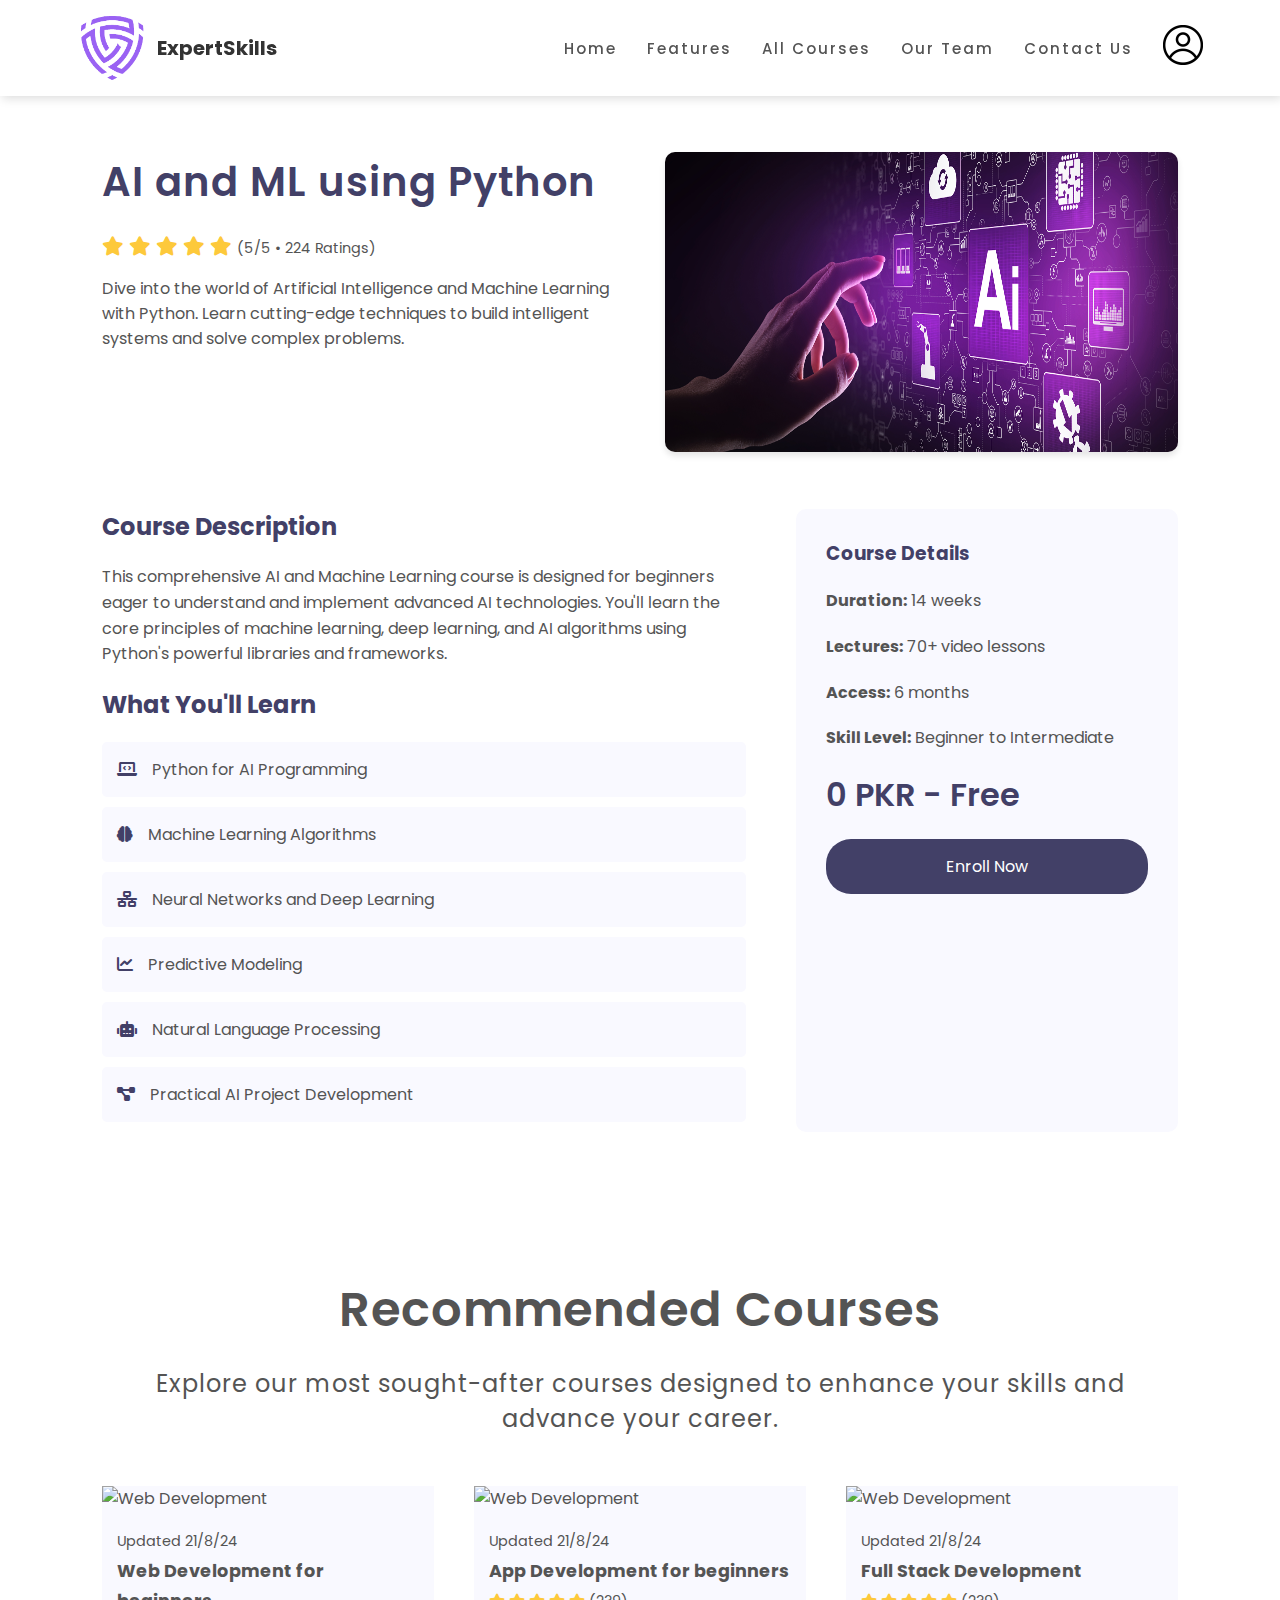
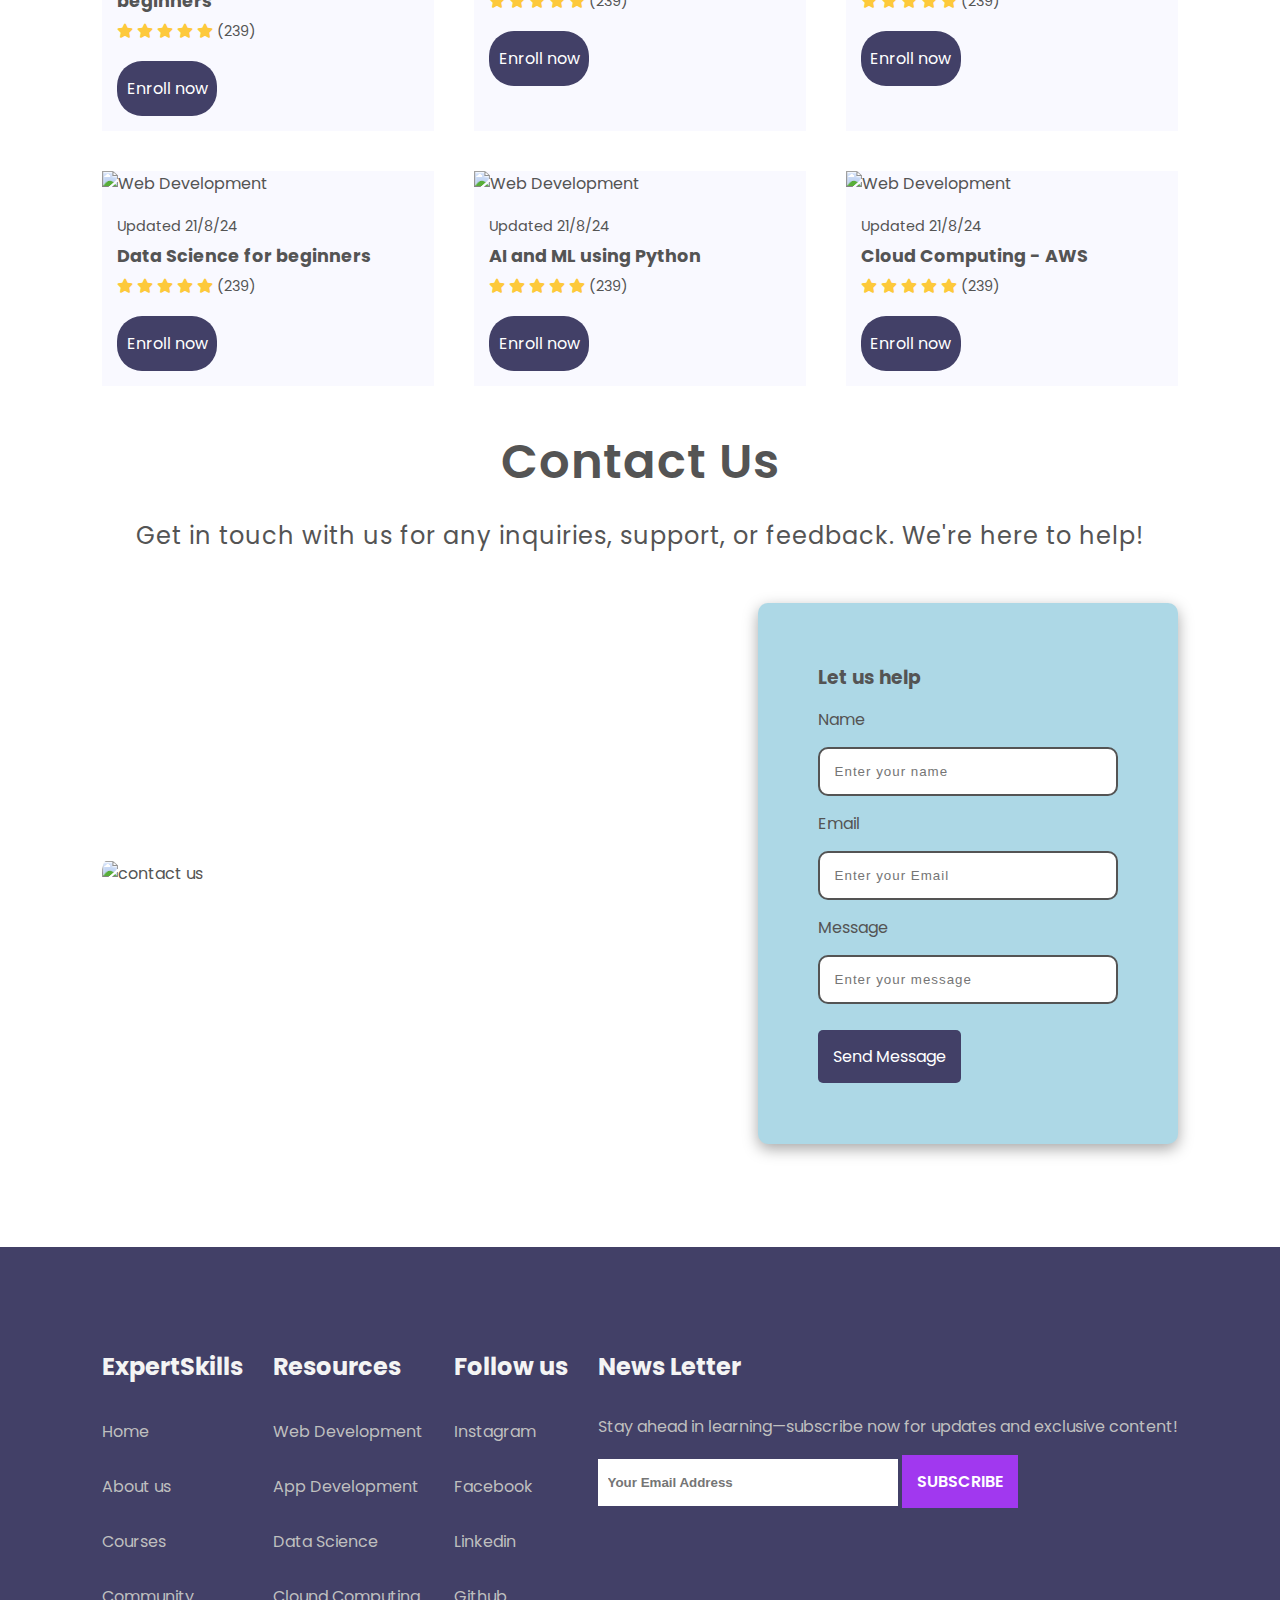
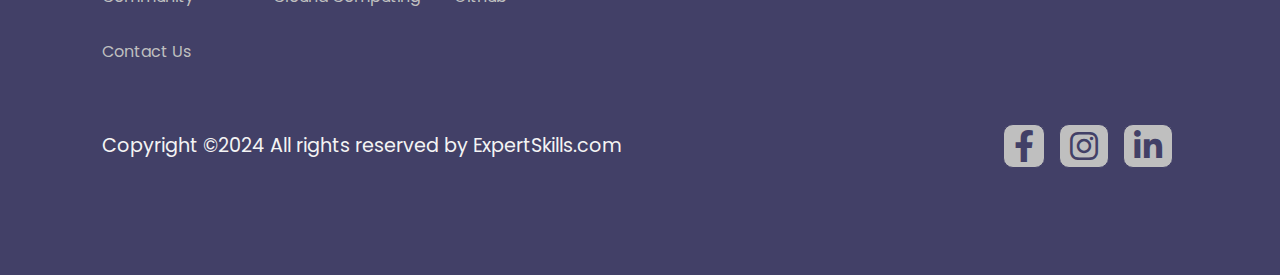
==== aimldl.html @ 90fb1579 "first commit" ====
<!DOCTYPE html>
<html lang="en">
<head>
    <meta charset="UTF-8">
    <meta name="viewport" content="width=device-width, initial-scale=1.0">
    <title>AI and ML using Python</title>
    <link rel="stylesheet" href="css/style.css">
    <link rel="stylesheet" href="css/coursedetails.css">
    <link href="https://fonts.googleapis.com/css2?family=Poppins:wght@200;300;400;500;600;700;800;900&display=swap" rel="stylesheet">
    <link rel="stylesheet" href="https://cdnjs.cloudflare.com/ajax/libs/font-awesome/6.0.0-beta3/css/all.min.css">
</head>
<body>
        <!-- Navigation -->
        <nav>
            <div class="logo">
              <img src="Images/logo.png" alt="Website logo" />
              <span class="company-name">ExpertSkills</span>
            </div>
            <div class="navigation">
                <ul>
                    <i id="menu-close" class="fa-sharp fa-regular fa-circle-xmark"></i>
                    <li><a href="./index.html">Home</a></li>
                    <li><a href="./index.html#features">Features</a></li>
                    <li><a href="./all_courses.html">All Courses</a></li>
                    <li><a href="./index.html#community">Our Team</a></li>
                    <li><a href="./index.html#contact">Contact Us</a></li>
                  </ul>
              <a href="./login.html"><img id="profile-btn" src="Images/profile.png" alt="profile" /></a>
              <img
                id="menu-btn"
                src="Images/menuicon.png"
                alt="menu button"
              />
            </div>
          </nav>
    <section id="course-details">
        <div class="course-header">
            <div class="course-info">
                <h1>AI and ML using Python</h1>
                <div class="star">
                    <i class="fas fa-star"></i>
                    <i class="fas fa-star"></i>
                    <i class="fas fa-star"></i>
                    <i class="fas fa-star"></i>
                    <i class="fas fa-star"></i>
                    <span>(5/5 • 224 Ratings)</span>
                </div>
                <p>Dive into the world of Artificial Intelligence and Machine Learning with Python. Learn cutting-edge techniques to build intelligent systems and solve complex problems.</p>
            </div>
            <div class="course-image">
                <img src="./Images/al.png" alt="AI and ML using Python">
            </div>
        </div>

        <div class="course-details-section">
            <div class="course-details-content">
                <h2>Course Description</h2>
                <p>This comprehensive AI and Machine Learning course is designed for beginners eager to understand and implement advanced AI technologies. You'll learn the core principles of machine learning, deep learning, and AI algorithms using Python's powerful libraries and frameworks.</p>
                
                <h2>What You'll Learn</h2>
                <ul class="curriculum-list">
                    <li><i class="fas fa-laptop-code"></i>Python for AI Programming</li>
                    <li><i class="fas fa-brain"></i>Machine Learning Algorithms</li>
                    <li><i class="fas fa-network-wired"></i>Neural Networks and Deep Learning</li>
                    <li><i class="fas fa-chart-line"></i>Predictive Modeling</li>
                    <li><i class="fas fa-robot"></i>Natural Language Processing</li>
                    <li><i class="fas fa-project-diagram"></i>Practical AI Project Development</li>
                </ul>
            </div>
            <div class="course-sidebar">
                <h3>Course Details</h3>
                <p><strong>Duration:</strong> 14 weeks</p>
                <p><strong>Lectures:</strong> 70+ video lessons</p>
                <p><strong>Access:</strong> 6 months</p>
                <p><strong>Skill Level:</strong> Beginner to Intermediate</p>
                <div class="price">0 PKR - Free</div>
                <a href="./login.html" class="enroll-btn">Enroll Now</a>
            </div>
        </div>
    </section>
        <!-- Courses -->
        <section id="course">
            <h1>Recommended Courses</h1>
            <p>Explore our most sought-after courses designed to enhance your skills and advance your career.</p>
            <div class="course-box">
              <div class="courses">
                <img src="images/Web_Development.jpg" alt="Web Development" />
                <div class="details">
                  <span>Updated 21/8/24</span>
                  <h6>Web Development for beginners</h6>
                  <div class="star">
                    <i class="fas fa-star"></i>
                    <i class="fas fa-star"></i>
                    <i class="fas fa-star"></i>
                    <i class="fas fa-star"></i>
                    <i class="fas fa-star"></i>
                    <span>(239)</span>
                  </div>
                </div>
                <a style="text-decoration: none" href="./webdevforbeginner.html"><div class="enroll-btn">Enroll now</div></a>
              </div>
      
              <div class="courses">
                <img src="images/app_development.jpg" alt="Web Development" />
                <div class="details">
                  <span>Updated 21/8/24</span>
                  <h6>App Development for beginners</h6>
                  <div class="star">
                    <i class="fas fa-star"></i>
                    <i class="fas fa-star"></i>
                    <i class="fas fa-star"></i>
                    <i class="fas fa-star"></i>
                    <i class="fas fa-star"></i>
                    <span>(239)</span>
                  </div>
                </div>
                <a style="text-decoration: none" href="./appdevforbeginners.html"><div class="enroll-btn">Enroll now</div></a>
              </div>
      
              <div class="courses">
                <img src="images/Full_Stack.png" alt="Web Development" />
                <div class="details">
                  <span>Updated 21/8/24</span>
                  <h6>Full Stack Development</h6>
                  <div class="star">
                    <i class="fas fa-star"></i>
                    <i class="fas fa-star"></i>
                    <i class="fas fa-star"></i>
                    <i class="fas fa-star"></i>
                    <i class="fas fa-star"></i>
                    <span>(239)</span>
                  </div>
                </div>
                <a style="text-decoration: none" href="./fullstackwebdev.html"><div class="enroll-btn">Enroll now</div></a>
              </div>
      
              <div class="courses">
                <img src="images/data_science.jpg" alt="Web Development" />
                <div class="details">
                  <span>Updated 21/8/24</span>
                  <h6>Data Science for beginners</h6>
                  <div class="star">
                    <i class="fas fa-star"></i>
                    <i class="fas fa-star"></i>
                    <i class="fas fa-star"></i>
                    <i class="fas fa-star"></i>
                    <i class="fas fa-star"></i>
                    <span>(239)</span>
                  </div>
                </div>
                <a style="text-decoration: none" href="./datasciforbeginners.html"><div class="enroll-btn">Enroll now</div></a>
              </div>
      
              <div class="courses">
                <img src="images/al.png" alt="Web Development" />
                <div class="details">
                  <span>Updated 21/8/24</span>
                  <h6>AI and ML using Python</h6>
                  <div class="star">
                    <i class="fas fa-star"></i>
                    <i class="fas fa-star"></i>
                    <i class="fas fa-star"></i>
                    <i class="fas fa-star"></i>
                    <i class="fas fa-star"></i>
                    <span>(239)</span>
                  </div>
                </div>
                <a style="text-decoration: none" href="./aimldl.html"><div class="enroll-btn">Enroll now</div></a>
              </div>
      
              <div class="courses">
                <img src="images/cloud.jpg" alt="Web Development" />
                <div class="details">
                  <span>Updated 21/8/24</span>
                  <h6>Cloud Computing - AWS</h6>
                  <div class="star">
                    <i class="fas fa-star"></i>
                    <i class="fas fa-star"></i>
                    <i class="fas fa-star"></i>
                    <i class="fas fa-star"></i>
                    <i class="fas fa-star"></i>
                    <span>(239)</span>
                  </div>
                </div>
                <a style="text-decoration: none" href="./cloudaws.html"><div class="enroll-btn">Enroll now</div></a>
              </div>
            </div>
          </section>
          <!-- Contact us -->
    <section id="contact">
        <h1>Contact Us</h1>
        <p>Get in touch with us for any inquiries, support, or feedback. We're here to help!</p>
        <div class="contact-box">
          <div class="contact-image">
            <img
              src="https://img.freepik.com/free-vector/flat-design-illustration-customer-support_23-2148887720.jpg?w=996&t=st=1678294756~exp=1678295356~hmac=fdf1cb1d0bedd5c8095ebce03993e1c685a8b8d25c8db48bd278c26f0a1f46fd"
              alt="contact us"
            />
          </div>
  
          <div class="form">
            <h3>Let us help</h3>
            <span>Name</span>
            <input type="text" placeholder="Enter your name" />
            <span>Email</span>
            <input type="text" placeholder="Enter your Email" />
            <span>Message</span>
            <input type="text" placeholder="Enter your message" />
            <div class="send-btn">
              <a href="">Send Message</a>
            </div>
          </div>
        </div>
      </section>
  
      <!-- Footer -->
      <footer>
        <div class="footer-col">
          <h3>ExpertSkills</h3>
          <li><a href="#">Home</a></li>
          <li><a href="#features">About us</a></li>
          <li><a href="#course">Courses</a></li>
          <li><a href="#community">Community</a></li>
          <li><a href="#contact">Contact Us</a></li>
        </div>
  
        <div class="footer-col">
          <h3>Resources</h3>
          <li><a href="#course">Web Development</a></li>
          <li><a href="#course">App Development</a></li>
          <li><a href="#course">Data Science</a></li>
          <li><a href="#course">Clound Computing</a></li>
        </div>
  
        <div class="footer-col">
          <h3>Follow us</h3>
          <li>Instagram</li>
          <li>Facebook</li>
          <li>Linkedin</li>
          <li>Github</li>
        </div>
  
        <div class="footer-col">
          <h3>News Letter</h3>
          <p>
            Stay ahead in learning—subscribe now for updates and exclusive content!
          </p>
          <div class="subscribe">
            <input type="text" placeholder="Your Email Address" />
            <a class="white" href="#">SUBSCRIBE</a>
          </div>
        </div>
  
        <div class="copyright">
          <p>Copyright ©2024 All rights reserved by ExpertSkills.com</p>
          <div class="social">
            <i class="fa-brands fa-facebook-f"></i>
            <i class="fa-brands fa-instagram"></i>
            <i class="fa-brands fa-linkedin-in"></i>
          </div>
        </div>
      </footer>
      
      <script src="https://code.jquery.com/jquery-3.6.0.min.js"></script>
      <script>
          $(document).ready(function() {
              $("#menu-btn").click(function () {
                  $("nav .navigation ul").addClass("active");
              });
              $("#menu-close").click(function () {
                  $("nav .navigation ul").removeClass("active");
              });
          });
      </script>
</body>
</html>
---- css/style.css ----
@import url("https://fonts.googleapis.com/css2?family=Poppins:wght@200;300;400;500;600;700;800;900&display=swap");

/* Global tags */
* {
  margin: 0;
  padding: 0;
  box-sizing: border-box;
}

body {
  font-family: "Poppins";
}

h1 {
  font-size: 3rem;
  font-weight: 600;
  color: #545454;
  letter-spacing: 1px;
}

span {
  font-size: 0.9rem;
  color: #545454;
}

h6 {
  font-size: 1.1rem;
  color: #545454;
}

/* Navigation */
nav {
  position: fixed;
  width: 100%;
  background-color: #ffffffd0;
  display: flex;
  flex-direction: row;
  justify-content: space-between;
  align-items: center;
  padding: 1vw 6vw;
  box-shadow: 2px 2px 10px rgba(0, 0, 0, 0.15);
  z-index: 999;
}

nav img {
  width: 70px;
  cursor: pointer;
}

.logo {
  display: flex;
align-items: center;
justify-content: center;

}
.company-name {
  display: inline-block;
  margin-left: 10px;
  font-size: 20px;
  font-weight: bold;
  color: #333; 
  vertical-align: middle; 
}

nav .navigation {
  display: flex;
  align-items: center;
}

nav .navigation #menu-btn {
  width: 30px;
  height: 30px;
  display: none;
}

#menu-close {
  display: none;
}

nav .navigation ul {
  display: flex;
  justify-content: flex-end;
  align-items: center;
}

nav .navigation ul li {
  list-style: none;
  margin-left: 30px;
}

nav .navigation ul li a {
  text-decoration: none;
  color: #545454;
  font-size: 15px;
  font-weight: 500;
  transition: 0.3s ease;
  letter-spacing: 2px;
}

nav .navigation ul li a:hover {
  color: #a138ef;
}

nav .navigation #profile-btn {
  width: 40px;
  margin-left: 30px;
  background: none;
}

nav .navigation #profile-btn:hover{
  cursor: pointer;
  background: #d39aff;
  border-radius: 50%;
}
/* Home */

#home {
  background-image: linear-gradient(rgba(9, 5, 54, 0.3), rgba(5, 4, 46, 0.7)),
    url("../Images/home_background.jpg");
  width: 100%;
  height: 100vh;
  background-position: center;
  background-size: cover;
  display: flex;
  flex-direction: column;
  justify-content: center;
  align-items: center;
  padding-top: 40px;
}

#home h2 {
  font-size: 2.2rem;
  color: #fff;
  letter-spacing: 2px;
}

#home p {
  font-size: 0.9rem;
  color: #fff;
  width: 50%;
  text-align: center;
  letter-spacing: 1px;
  line-height: 25px;
}

#home a {
  color: #a138ef;
  text-decoration: none;
  font-size: 1rem;
  padding: 13px 35px;
  background-color: #fff;
  font-weight: 600;
  border-radius: 10px;
}

#home .btn {
  margin-top: 30px;
}

#home .btn .btn-one:hover {
  color: #fff;
  background-color: #a138ef;
  transition: 0.3s ease;
}

#home .btn .btn-two:hover {
  color: #fff;
  background-color: #a138ef;
  transition: 0.3s ease;
}

/* Features */
#features {
  padding: 5vw 8vw 0 8vw;
  text-align: center;
}

#features p {
  font-size: 1.5rem;
  margin-top: 20px;
  letter-spacing: 1px;
}

#features .feature-base {
  display: grid;
  grid-template-columns: repeat(auto-fit, minmax(320px, 1fr));
  grid-gap: 2.5rem;
  margin-top: 50px;
}

#features .feature-box {
  background: #f9f9ff;
  text-align: start;
  padding: 50px;
  transition: 0.3s ease;
}

#features .feature-box:hover {
  transform: scale(1.15);
}

#features .feature-box i {
  font-size: 2.3rem;
  color: #424067;
}

#features .feature-box h3 {
  font-size: 1.2rem;
  font-weight: 600;
  color: #424067;
  padding: 13px 0 7px 0;
}

#features .feature-box p {
  font-size: 1rem;
  font-weight: 600;
  color: #545454;
}

/* courses */

#course {
  padding: 8vw 8vw 0 8vw;
  text-align: center;
}

#course p {
  font-size: 1.5rem;
  margin-top: 20px;
  letter-spacing: 1px;
}

#course .course-box {
  display: grid;
  grid-template-columns: repeat(auto-fit, minmax(320px, 1fr));
  grid-gap: 2.5rem;
  margin-top: 50px;
  margin-bottom: 40px;

}

#course .courses {
  text-align: start;
  background: #f9f9ff;
  height: 100%;
  transition: 0.3s ease;
}

#course .courses:hover {
  transform: scale(1.15);
}

#course .courses .details {
  padding: 15px 15px 0 15px;
  line-height: 30px;
}

#course .courses .enroll-btn {
  background-color: #424067;
  color: white;
  margin: 15px;
  padding:  15px 0px; 
  text-align: center;
  border-radius: 25px;
  width: 100px;
  transition: 0.3s ease;
}

#course .courses .enroll-btn:hover {
  color: #fff;
  background-color: #a138ef;
}

#course .courses .details .star {
  color: #fdc93b;
  font-size: 0.9rem;
}

#course .courses img {
  width: 100%;
  height: 50%;
  background-size: cover;
  background-position: center;
}

/* community */

#community {
  padding: 8vw 8vw 8vw 8vw;
  text-align: center;
}

#community .community-para {
  font-size: 1.5rem;
  margin-top: 20px;
  letter-spacing: 1px;
}

#community p {
  font-size: 1.2rem;
  color: #545454;
}

#community .expert-box {
  display: grid;
  grid-template-columns: repeat(auto-fit, minmax(250px, 1fr));
  grid-gap: 1rem;
  margin-top: 50px;
}

#community .expert-box .profile {
  background-color: #fafaf1;
  padding: 30px 10px;
  line-height: 30px;
}

#community .expert-box .profile img {
  width: 180px;
}

.social {
  margin-top: 20px;
}

.social i {
  font-size: 2rem;
  padding: 5px 10px;
  border: 1px solid #424067;
  border-radius: 10px;
  margin: 10px;
  cursor: pointer;
  transition: 0.3s ease;
}

.social .fa-facebook-f:hover {
  background-color: #3b5998;
  color: #fff;
  border-color: #3b5998;
}

.social .fa-instagram:hover {
  background: linear-gradient(
    90deg,
    rgba(131, 58, 180, 1) 0%,
    rgba(253, 29, 29, 1) 50%,
    rgba(252, 176, 69, 1) 100%
  );
  color: #fff;
  border-color: purple;
}

.social .fa-linkedin-in:hover {
  background-color: #0a66c2;
  color: #fff;
  border-color: #0a66c2;
}

/* Contact us */
#contact {
  padding: 0 8vw 8vw 8vw;
  text-align: center;
}

#contact p {
  font-size: 1.5rem;
  margin-top: 20px;
  letter-spacing: 1px;
}

#contact .contact-box {
  display: flex;
  flex-direction: row;
  justify-content: space-between;
  margin-top: 50px;
  align-items: center;
  flex-wrap: wrap;
}

#contact .contact-box .contact-image img {
  width: 500px;
  border-radius: 10px / 30px;
}

#contact .contact-box .form {
  display: flex;
  flex-direction: column;
  background: #add8e6; /* fcfbf7 */
  padding: 60px;
  border-radius: 10px;
  box-shadow: rgba(0, 0, 0, 0.35) 0px 5px 15px;
}

#contact .contact-box .form h3 {
  text-align: start;
}

#contact .contact-box .form input {
  padding: 15px 15px 15px 15px;
  width: 300px;
  border: 2px solid #545454;
  border-radius: 10px;
  font-weight: 500;
  letter-spacing: 1px;
}

#contact .contact-box .form span {
  text-align: start;
  padding: 15px 0;
  font-size: 1rem;
}

#contact .contact-box .form .send-btn {
  margin-top: 40px;
  margin-bottom: 15px;
  text-align: start;
}

#contact .contact-box .form .send-btn a {
  padding: 15px 15px;
  background: #424067;
  border-radius: 5px;
  text-decoration: none;
  color: #fff;
  transition: 0.3s ease;
}

#contact .contact-box .form .send-btn a:hover {
  color: #fff;
  background: rgb(76, 43, 196);
}

/* Footer */

footer {
  padding: 8vw;
  background-color: #424067;
  display: flex;
  justify-content: space-between;
  align-items: flex-start;
  flex-wrap: wrap;
  color: #f4f4f4;
}

footer .footer-col {
  padding-bottom: 40px;
}

footer .footer-col h3 {
  font-size: 1.5rem;
  padding-bottom: 20px;
}

footer .footer-col p {
  color: #bfbfbf;
  padding-top: 10px;
}

footer .footer-col li {
  list-style-type: none;
  padding: 15px 0;
  cursor: pointer;
  color: #bfbfbf;
}

footer .footer-col li a {
  text-decoration: none;
  color: #bfbfbf;
  transition: 0.3s ease;
}

footer .footer-col li a:hover {
  color: #fff;
}

footer .footer-col li:hover {
  color: #fff;
}

footer .footer-col .subscribe {
  margin-top: 20px;
}

footer .footer-col .subscribe input {
  width: 300px;
  padding: 16px 10px;
  border: none;
  outline: none;
  color: #424067;
  font-weight: 600;
}

footer .footer-col .subscribe a {
  background: #a138ef;
  padding: 15px 15px;
  text-decoration: none;
  color: #ffffff;
  font-weight: 600;
}

footer .footer-col .subscribe a:hover {
  background-color: rgb(197, 160, 245);
  color: #424242;
}

footer .copyright {
  display: flex;
  flex-direction: row;
  justify-content: space-between;
  align-items: center;
  width: 100%;
  flex-wrap: wrap;
}

footer .copyright p {
  font-size: 1.2rem;
}

footer .copyright .social {
  margin-top: 0px;
}

footer .copyright .social i {
  font-size: 2rem;
  padding: 5px 10px;
  border: 1px solid #424067;
  border-radius: 10px;
  margin: 5px;
  cursor: pointer;
  transition: 0.3s ease;
  color: #424067;
  background-color: #bfbfbf;
}

footer .copyright .social .fa-facebook-f:hover {
  background-color: #3b5998;
  color: #fff;
  border-color: #3b5998;
}

footer .copyright .social .fa-instagram:hover {
  background: linear-gradient(
    90deg,
    rgba(131, 58, 180, 1) 0%,
    rgba(253, 29, 29, 1) 50%,
    rgba(252, 176, 69, 1) 100%
  );
  color: #fff;
}

footer .copyright .social .fa-linkedin-in:hover {
  background-color: #0a66c2;
  color: #fff;
  border-color: #0a66c2;
}

/* Responsive for iPad */

@media (max-width: 769px) {
  nav {
    padding: 10px 15px;
  }

  nav img {
    width: 90px;
  }

  nav .navigation ul li a {
    font-size: 1rem;
  }

  nav .navigation #menu-btn {
    display: initial;
  }

  #menu-close {
    display: initial;
    font-size: 1.6rem;
    padding: 30px 0 20px 20px;
  }

  nav .navigation ul {
    position: absolute;
    top: 0;
    right: 0;
    right: -220px;
    width: 220px;
    height: 100vh;
    background-color: #fff;
    backdrop-filter: blur(4.5px);
    display: flex;
    flex-direction: column;
    justify-content: flex-start;
    align-items: flex-start;
  }

  nav .navigation ul.active {
    right: 0px;
  }

  nav .navigation ul li {
    padding: 20px 0 20px 40px;
    margin-left: 0px;
  }

  nav .navigation #profile-btn {
    width: 50px;
    height: 50px;
    margin-right: 20px;
  }

  #home h2  {
    font-size: 2rem;
    text-align: center;

  } 
  #home p {
    width: 90%;
  }

  #features {
    padding: 8vw 4vw 0 4vw;
    text-align: center;
  }

  #course {
    padding: 8vw 4vw 0 4vw;
    text-align: center;
  }

  #community {
    padding: 8vw 4vw 0 4vw;
  }

  #contact {
    padding: 8vw 4vw 8vw 4vw;
  }

  #contact .contact-box {
    flex-direction: column;
  }

  #contact .contact-box .form input {
    padding: 10px 15px 10px 15px;
    width: 400px;
  }

  footer .copyright .social {
    margin-top: 20px;
  }
}

/* Responsive for mobile */

@media (max-width: 475px) {
  nav img {
    width: 60px;
  }

  nav .navigation #menu-btn {
    display: initial;
    width: 20px;
    height: 20px;
  }

  nav .navigation #profile-btn {
    width: 40px;
    height: 40px;
    margin-right: 20px;
  }

  #home h2 {
    text-align: center;
    width: 100vw;
    font-size: 2rem;
  }

  #contact .contact-box .contact-image img {
    width: 300px;
  }

  #contact .contact-box .form {
    padding: 30px;
  }

  #contact .contact-box .form input {
    padding: 10px 15px 10px 15px;
    width: 250px;
  }

  footer .footer-col .subscribe input {
    width: 200px;
    padding: 15px 10px;
    border: none;
    outline: none;
    color: #424067;
    font-weight: 600;
  }

  footer .footer-col .subscribe a {
    background: rgb(136, 52, 204);
    padding: 15px 10px;
    text-decoration: none;
    color: #eeeeee;
    font-size: 0.9rem;
    margin-top: 20px;
  }

  footer .copyright p {
    font-size: 1rem;
  }
}
---- css/coursedetails.css ----
body {
    color: #545454;
}

#course-details {
    padding: 8vw 8vw 0 8vw;
}

.course-header {
    display: flex;
    justify-content: space-between;
    align-items: flex-start;
    margin: 50px 0;

}

.course-header .course-info {
    flex: 1;
    padding-right: 50px;
}

.course-header .course-info h1 {
    color: #424067;
    margin-bottom: 20px;
    font-size: 2.5rem;
}

.course-header .course-info .star {
    color: #fdc93b;
    font-size: 1.2rem;
    margin-bottom: 15px;
}

.course-header .course-image {
    flex: 1;
}

.course-header .course-image img {
    width: 100%;
    height: 300px;
    border-radius: 10px;
    box-shadow: 0 4px 6px rgba(0,0,0,0.1);
}

.course-details-section {
    display: flex;
    margin-bottom: 40px;
}

.course-details-content {
    flex: 2;
    padding-right: 50px;
}

.course-sidebar {
    flex: 1;
    background-color: #f9f9ff;
    padding: 30px;
    border-radius: 10px;
}

.course-details-content h2,
.course-sidebar h3 {
    color: #424067;
    margin-bottom: 20px;
}

.course-details-content p,
.course-sidebar p {
    margin-bottom: 20px;
    line-height: 1.6;
}

.course-sidebar .price {
    font-size: 2rem;
    color: #424067;
    font-weight: 600;
    margin-bottom: 20px;
}

.course-sidebar .enroll-btn {
    display: block;
    width: 100%;
    padding: 15px;
    background-color: #424067;
    color: white;
    text-align: center;
    text-decoration: none;
    border-radius: 25px;
    transition: 0.3s ease;
}

.course-sidebar .enroll-btn:hover {
    background-color: #a138ef;
}

.curriculum-list {
    list-style-type: none;
}

.curriculum-list li {
    background-color: #f9f9ff;
    margin-bottom: 10px;
    padding: 15px;
    border-radius: 5px;
    display: flex;
    align-items: center;
}

.curriculum-list li i {
    margin-right: 15px;
    color: #424067;
}

@media (max-width: 769px) {
    .course-header,
    .course-details-section {
        flex-direction: column;
    }

    .course-header .course-info,
    .course-details-content {
        padding-right: 0;
        margin-bottom: 30px;
    }

    .course-header h1 {
        font-size: 2rem;
    }
    nav .navigation ul.active {
        right: 0px;
      }
}
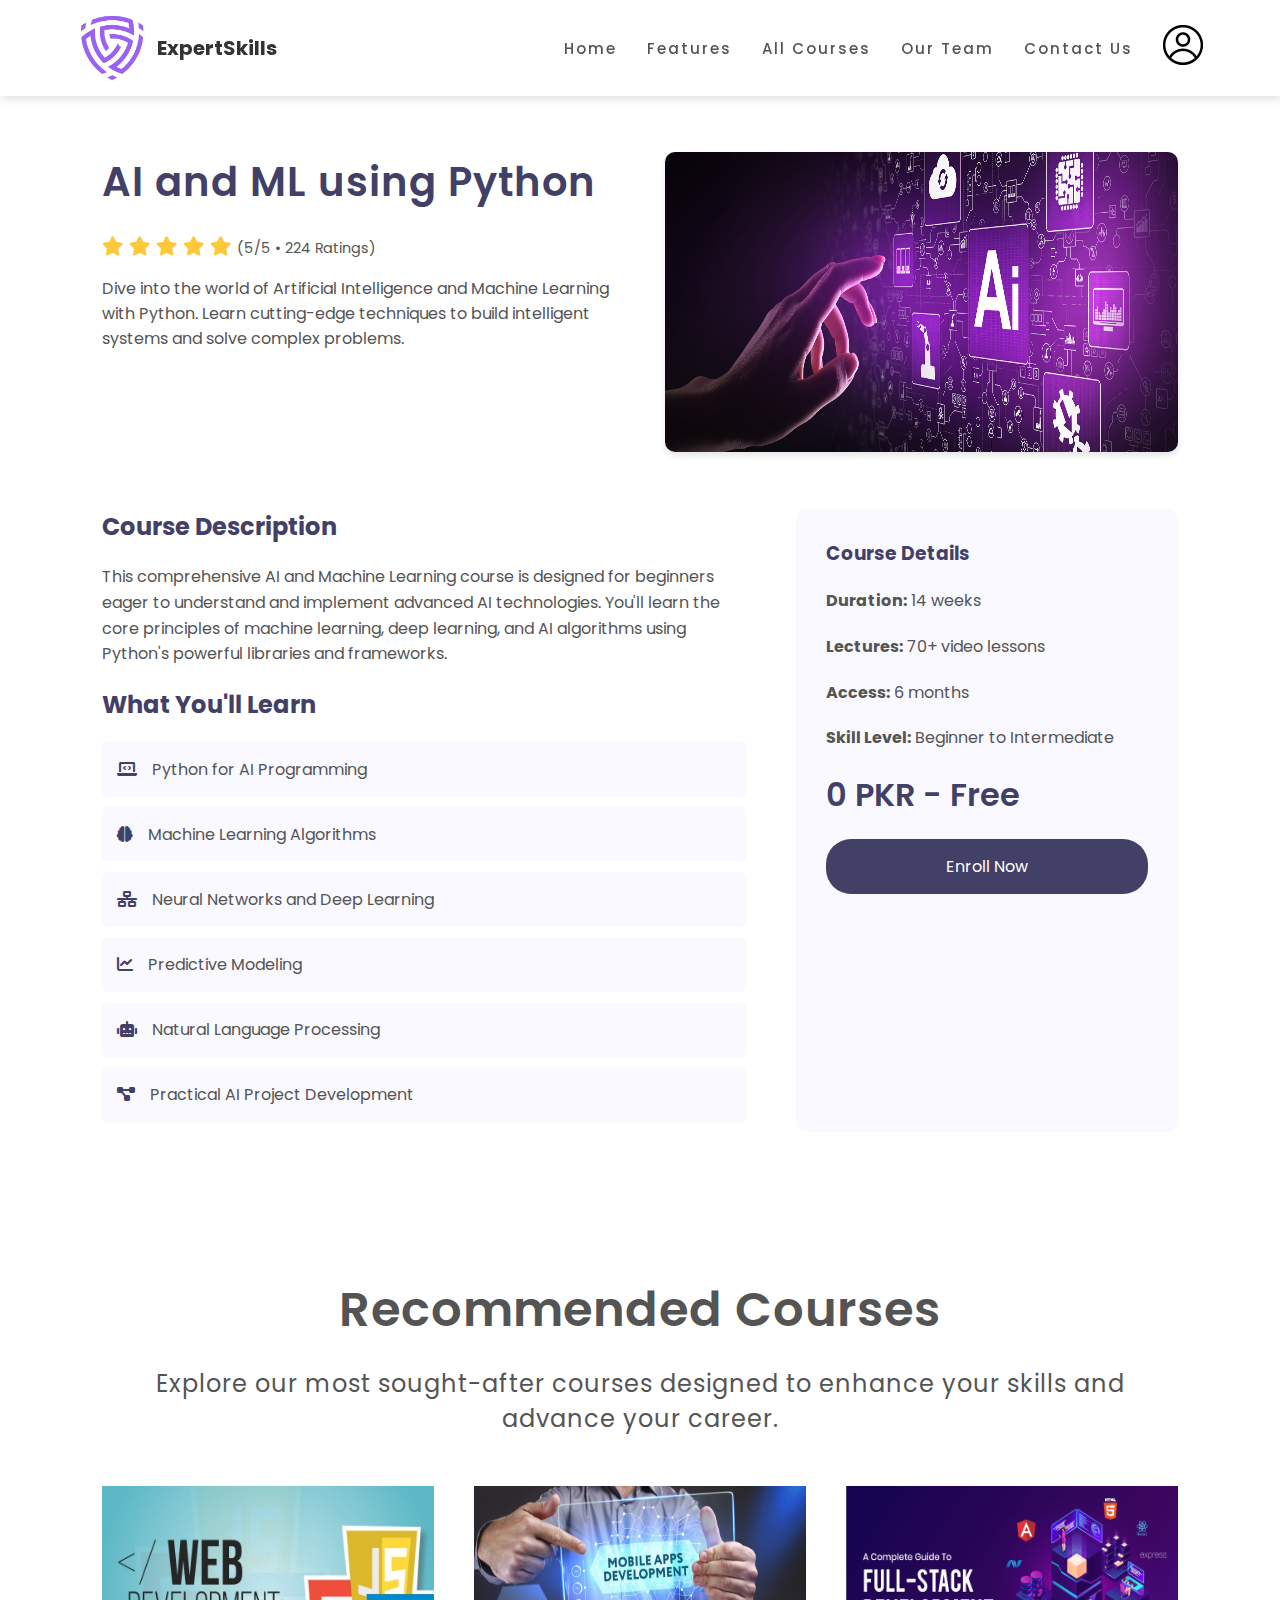
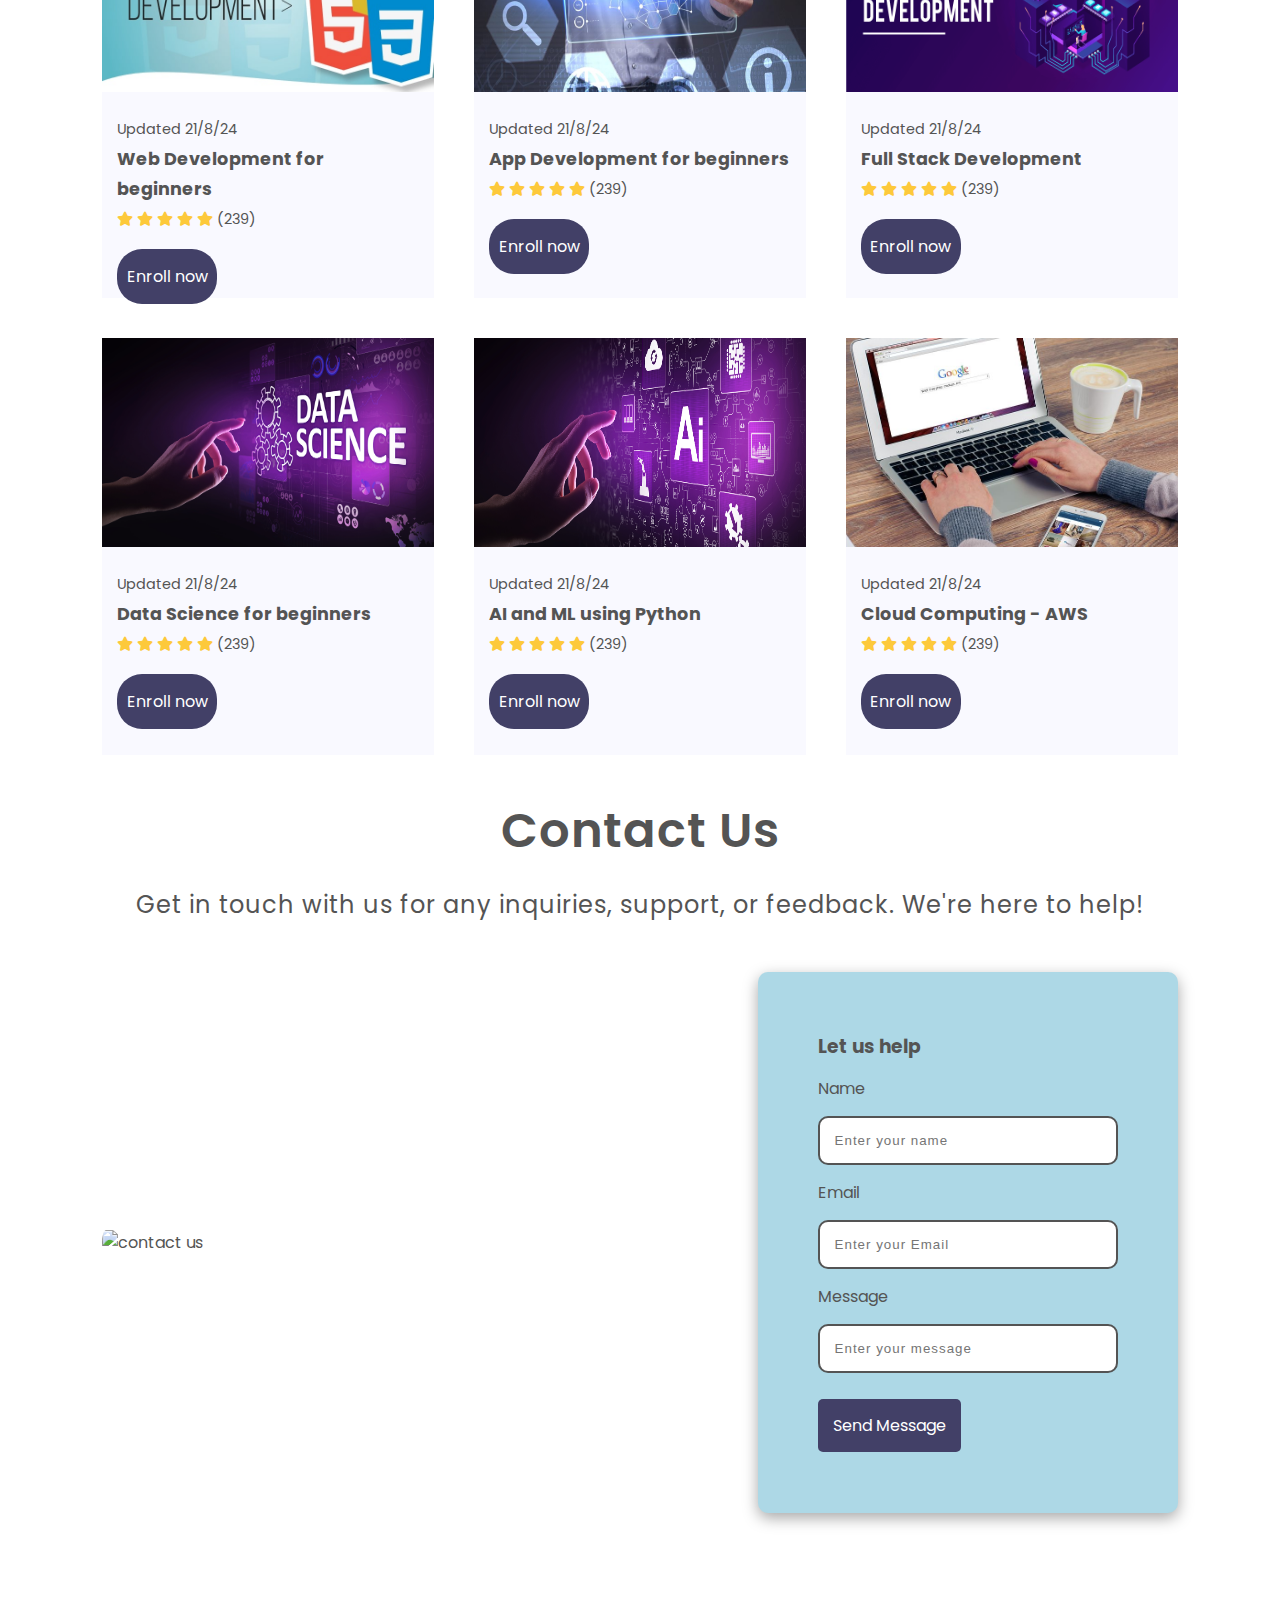
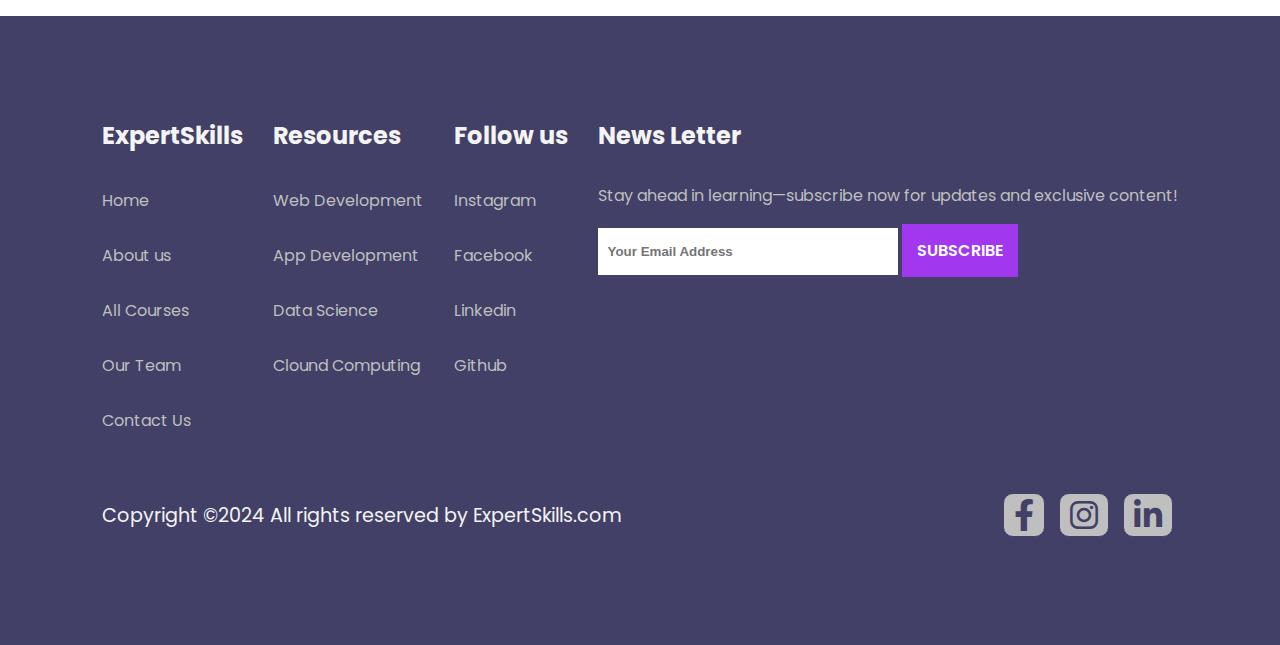
==== commit ca27d9dc: "update images paths" ====
--- a/aimldl.html
+++ b/aimldl.html
@@ -84,7 +84,7 @@
             <p>Explore our most sought-after courses designed to enhance your skills and advance your career.</p>
             <div class="course-box">
               <div class="courses">
-                <img src="images/Web_Development.jpg" alt="Web Development" />
+                <img src="Images/Web_Development.jpg" alt="Web Development" />
                 <div class="details">
                   <span>Updated 21/8/24</span>
                   <h6>Web Development for beginners</h6>
@@ -101,7 +101,7 @@
               </div>
       
               <div class="courses">
-                <img src="images/app_development.jpg" alt="Web Development" />
+                <img src="Images/app_development.jpg" alt="Web Development" />
                 <div class="details">
                   <span>Updated 21/8/24</span>
                   <h6>App Development for beginners</h6>
@@ -118,7 +118,7 @@
               </div>
       
               <div class="courses">
-                <img src="images/Full_Stack.png" alt="Web Development" />
+                <img src="Images/Full_Stack.png" alt="Web Development" />
                 <div class="details">
                   <span>Updated 21/8/24</span>
                   <h6>Full Stack Development</h6>
@@ -135,7 +135,7 @@
               </div>
       
               <div class="courses">
-                <img src="images/data_science.jpg" alt="Web Development" />
+                <img src="Images/data_science.jpg" alt="Web Development" />
                 <div class="details">
                   <span>Updated 21/8/24</span>
                   <h6>Data Science for beginners</h6>
@@ -152,7 +152,7 @@
               </div>
       
               <div class="courses">
-                <img src="images/al.png" alt="Web Development" />
+                <img src="Images/al.png" alt="Web Development" />
                 <div class="details">
                   <span>Updated 21/8/24</span>
                   <h6>AI and ML using Python</h6>
@@ -169,7 +169,7 @@
               </div>
       
               <div class="courses">
-                <img src="images/cloud.jpg" alt="Web Development" />
+                <img src="Images/cloud.jpg" alt="Web Development" />
                 <div class="details">
                   <span>Updated 21/8/24</span>
                   <h6>Cloud Computing - AWS</h6>
@@ -217,19 +217,19 @@
       <footer>
         <div class="footer-col">
           <h3>ExpertSkills</h3>
-          <li><a href="#">Home</a></li>
-          <li><a href="#features">About us</a></li>
-          <li><a href="#course">Courses</a></li>
-          <li><a href="#community">Community</a></li>
-          <li><a href="#contact">Contact Us</a></li>
+          <li><a href="./index.html">Home</a></li>
+          <li><a href="./index.html#features">About us</a></li>
+          <li><a href="./all_courses.html">All Courses</a></li>
+          <li><a href="./index.html#community">Our Team</a></li>
+          <li><a href="./index.html#contact">Contact Us</a></li>
         </div>
   
         <div class="footer-col">
           <h3>Resources</h3>
-          <li><a href="#course">Web Development</a></li>
-          <li><a href="#course">App Development</a></li>
-          <li><a href="#course">Data Science</a></li>
-          <li><a href="#course">Clound Computing</a></li>
+          <li><a href="./webdevforbeginner.html">Web Development</a></li>
+          <li><a href="./appdevforbeginners.html">App Development</a></li>
+          <li><a href="./datasciforbeginners.html">Data Science</a></li>
+          <li><a href="./cloudaws.html">Clound Computing</a></li>
         </div>
   
         <div class="footer-col">
